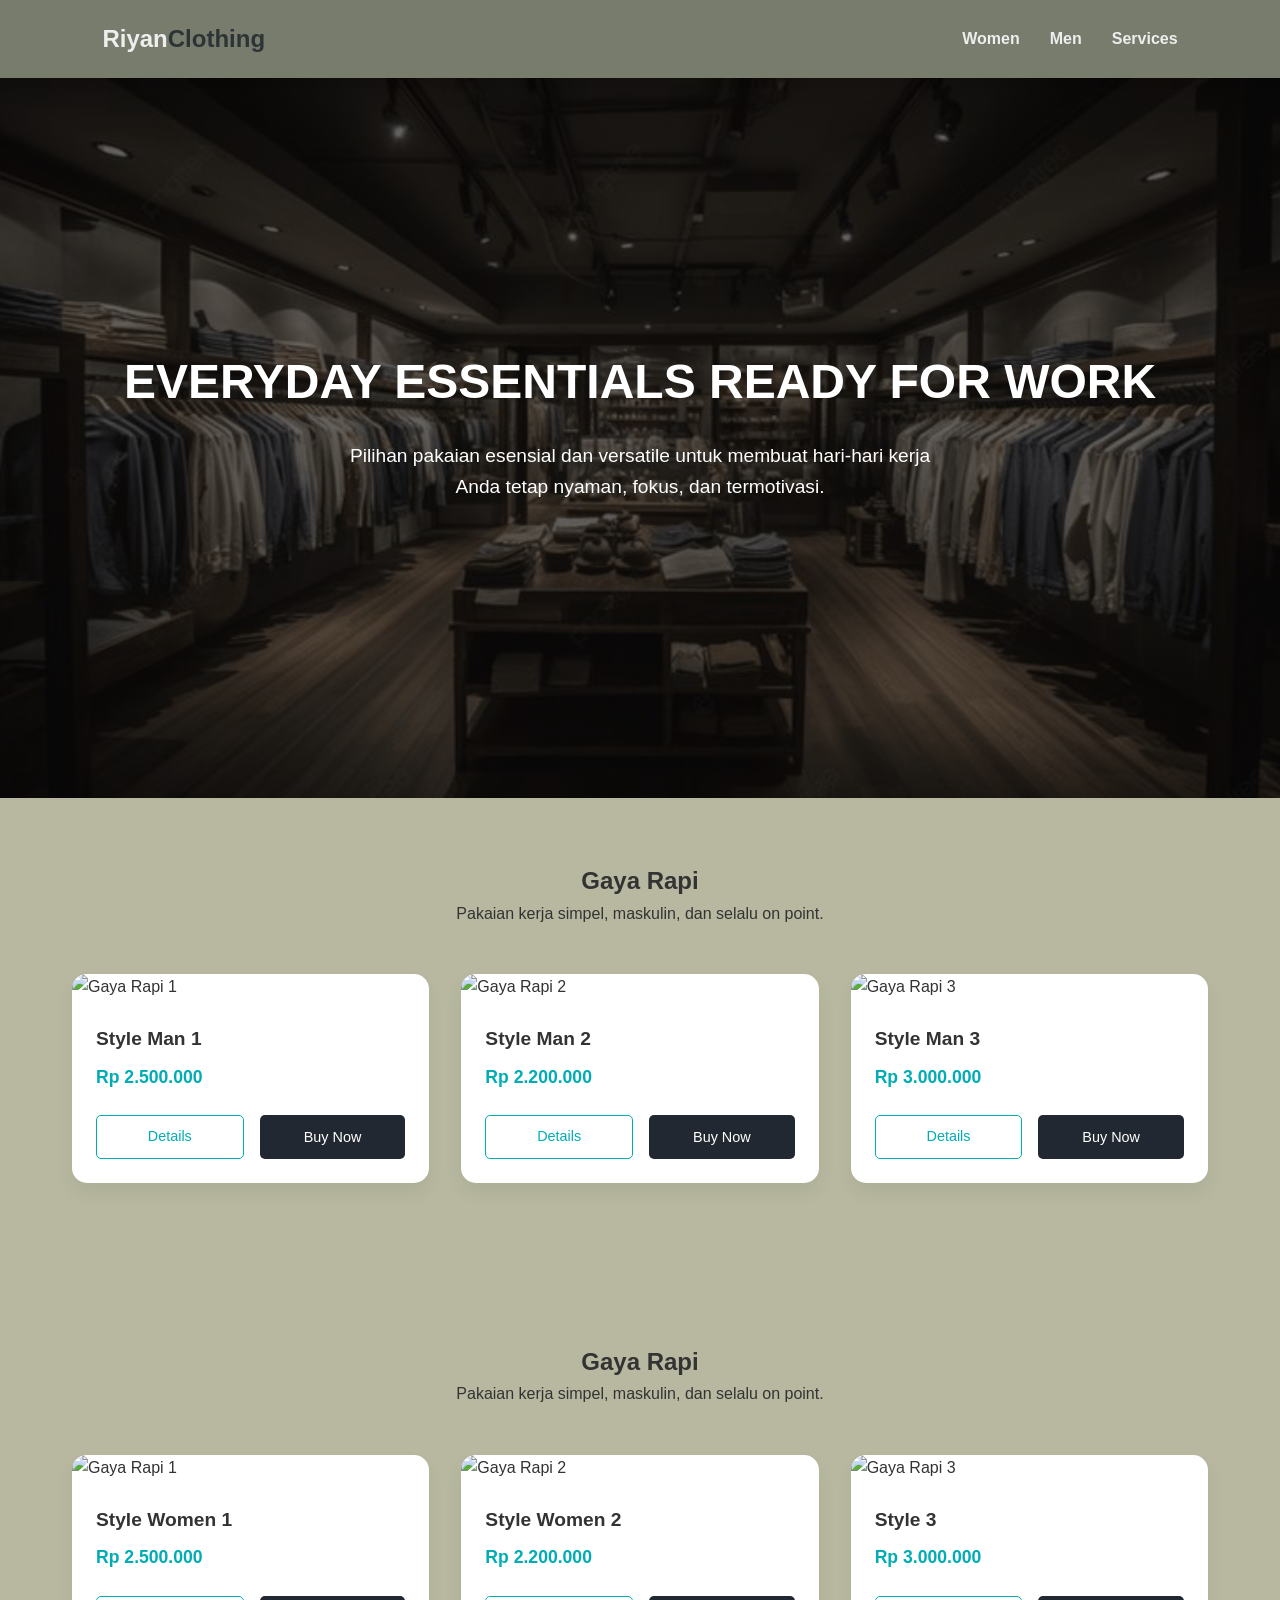
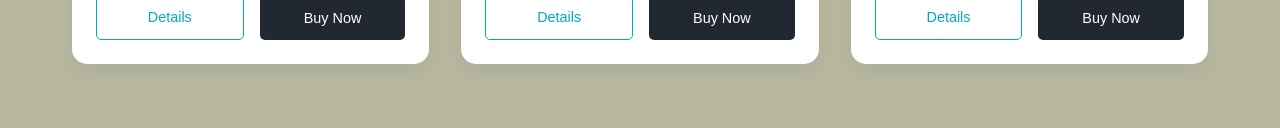
==== ASN-FrontEnd/index.html @ 74bd3498 "up" ====
<!DOCTYPE html>
<html lang="en">
<head>
    <meta charset="UTF-8">
    <meta name="viewport" content="width=device-width, initial-scale=1.0">
    <title>ASNFrontEnd</title>
    <link rel="stylesheet" href="style.css">
</head>
<body>
    <header class="navbar">
        <div class="logo">Riyan<span>Clothing</span></div>
            <nav>
            <ul>
                <li><a href="#home">Women</a></li>
                <li><a href="#programs">Men</a></li>
                <li><a href="#contact">Services</a></li>
            </ul>
        </nav>
    </header>

    <section id="home" class="hero">
        <div class="hero-content">
            <h1>EVERYDAY ESSENTIALS READY FOR WORK</h1>
            <p>Pilihan pakaian esensial dan versatile untuk membuat hari-hari kerja Anda tetap nyaman, fokus, dan termotivasi.</p>
        </div>
    </section>

    <main class="container">
        <div class="fashion-list-header-man">
            <h2>Gaya Rapi</h2>
            <p>Pakaian kerja simpel, maskulin, dan selalu on point.</p>
        </div>
        
        <div class="fashion-grid">
            <div class="fashion-card">
                <div class="fashion-image">
                    <img src="https://image.uniqlo.com/UQ/ST3/id/imagesgoods/448034/item/idgoods_08_448034_3x4.jpg?width=400.jpg" alt="Gaya Rapi 1">
                </div>
                <div class="fashion-info">
                    <h3>Style Man 1</h3>
                    <p class="price">Rp 2.500.000</p>
                    <div class="fashion-actions">
                        <a href="https://www.uniqlo.com/id/id/products/E448034-000/00?colorDisplayCode=08&sizeDisplayCode=004" target="_blank" class="btn-detail">Details</a>
                        <button class="btn-book">Buy Now</button>
                    </div>
                </div>
            </div>

            <div class="fashion-card">
                <div class="fashion-image">
                    <img src="https://image.uniqlo.com/UQ/ST3/id/imagesgoods/447780/item/idgoods_35_447780_3x4.jpg?width=400.jpg" alt="Gaya Rapi 2">
                </div>
                <div class="fashion-info">
                    <h3>Style Man 2</h3>
                    <p class="price">Rp 2.200.000</p>
                    <div class="fashion-actions">
                        <a href="https://www.uniqlo.com/id/id/products/E447780-000/00?colorDisplayCode=35&sizeDisplayCode=076&pldDisplayCode=076" target="_blank" class="btn-detail">Details</a>
                        <button class="btn-book">Buy Now</button>
                    </div>
                </div>
            </div>

            <div class="fashion-card">
                <div class="fashion-image">
                    <img src="https://image.uniqlo.com/UQ/ST3/id/imagesgoods/474528/item/idgoods_09_474528_3x4.jpg?width=400.jpg" alt="Gaya Rapi 3">
                </div>
                <div class="fashion-info">
                    <h3>Style Man 3</h3>
                    <p class="price">Rp 3.000.000</p>
                    <div class="fashion-actions">
                        <a href="https://www.uniqlo.com/id/id/products/E474528-000/00?colorDisplayCode=09&sizeDisplayCode=004" target="_blank" class="btn-detail">Details</a>
                        <button class="btn-book">Buy Now</button>
                    </div>
                </div>
            </div>
        </div>

        <div class="fashion-list-header-women">
            <h2>Gaya Rapi</h2>
            <p>Pakaian kerja simpel, maskulin, dan selalu on point.</p>
        </div>
        
        <div class="fashion-grid">
            <div class="fashion-card">
                <div class="fashion-image">
                    <img src="https://image.uniqlo.com/UQ/ST3/id/imagesgoods/484849/sub/idgoods_484849_sub3_3x4.jpg?width=400.jpg" alt="Gaya Rapi 1">
                </div>
                <div class="fashion-info">
                    <h3>Style Women 1</h3>
                    <p class="price">Rp 2.500.000</p>
                    <div class="fashion-actions">
                        <a href="https://www.uniqlo.com/id/id/products/E484849-000/00?colorDisplayCode=41&sizeDisplayCode=004" target="_blank" class="btn-detail">Details</a>
                        <button class="btn-book">Buy Now</button>
                    </div>
                </div>
            </div>

            <div class="fashion-card">
                <div class="fashion-image">
                    <img src="https://image.uniqlo.com/UQ/ST3/id/imagesgoods/447780/item/idgoods_35_447780_3x4.jpg?width=400.jpg" alt="Gaya Rapi 2">
                </div>
                <div class="fashion-info">
                    <h3>Style Women 2</h3>
                    <p class="price">Rp 2.200.000</p>
                    <div class="fashion-actions">
                        <a href="https://www.uniqlo.com/id/id/products/E447780-000/00?colorDisplayCode=35&sizeDisplayCode=076&pldDisplayCode=076" target="_blank" class="btn-detail">Details</a>
                        <button class="btn-book">Buy Now</button>
                    </div>
                </div>
            </div>

            <div class="fashion-card">
                <div class="fashion-image">
                    <img src="https://image.uniqlo.com/UQ/ST3/id/imagesgoods/474528/item/idgoods_09_474528_3x4.jpg?width=400.jpg" alt="Gaya Rapi 3">
                </div>
                <div class="fashion-info">
                    <h3>Style 3</h3>
                    <p class="price">Rp 3.000.000</p>
                    <div class="fashion-actions">
                        <a href="https://www.uniqlo.com/id/id/products/E474528-000/00?colorDisplayCode=09&sizeDisplayCode=004" target="_blank" class="btn-detail">Details</a>
                        <button class="btn-book">Buy Now</button>
                    </div>
                </div>
            </div>
        </div>

    </main>
</body>
</html>
---- ASN-FrontEnd/style.css ----
* {
    margin: 0;
    padding: 0;
    box-sizing: border-box;
    
}

body {
    font-family: 'Inter', sans-serif;
    line-height: 1.6;
    background: #B7B89F;
    color: #333;
    scroll-behavior: smooth;
}

.navbar {
    display: flex;
    justify-content: space-between;
    align-items: center;
    padding: 20px 8%;
    background: #777C6D;
    box-shadow: 0 2px 10px rgba(0,0,0,0.1);
    position: sticky;
    top: 0;
    z-index: 1000;
}

.logo {
    font-size: 24px;
    font-weight: 700;
    color: #EEEEEE;
}

.logo span {
    color: #2d3436;
}

nav ul {
    display: flex;
    list-style: none;
}

nav ul li {
    margin-left: 30px;
}

nav ul li a {
    text-decoration: none;
    color: #EEEEEE;
    font-weight: 600;
    transition: 0.3s;
}

nav ul li a:hover {
    color: #B7B89F;
}

.hero {
    height: 80vh;
    background: linear-gradient(rgba(0,0,0,0.6), rgba(0,0,0,0.6)), 
                url('assets/Fashion\ Store\ Interior\ Of\ A\ Men\ S\ Clothing\ Store\ Background\,\ Clothing\ Store\ Clothing\ Store\ Korea\,\ Hd\ Photography\ Photo\,\ Floor\ Background\ Image\ And\ Wallpaper\ for\ Free\ Download.jpg');
    background-size: cover;
    background-position: center;
    display: flex;
    align-items: center;
    justify-content: center;
    text-align: center;
    color: #fff;
    padding: 0 20px;
}

.hero-content h1 {
    font-size: 3rem;
    margin-bottom: 20px;
}

.hero-content p {
    font-size: 1.2rem;
    margin-bottom: 30px;
    max-width: 600px;
    margin-left: auto;
    margin-right: auto;
}

.container {
    max-width: 1200px;
    margin: 4rem auto;
    padding: 0 2rem;
}

.fashion-list-header-man {
    text-align: center;
    margin-bottom: 3rem;
}

.fashion-list-header-women {
    padding-top: 10rem;
    text-align: center;
    margin-bottom: 3rem;
}

.fashion-grid {
    display: grid;
    grid-template-columns: repeat(auto-fit, minmax(280px, 1fr));
    gap: 2rem;
}

.fashion-card {
    background: white;
    border-radius: 15px;
    overflow: hidden;
    box-shadow: 0 10px 20px rgba(0,0,0,0.05);
    transition: 0.3s;
}

.fashion-card:hover {
    transform: translateY(-10px);
    box-shadow: 0 15px 30px rgba(0,0,0,0.1);
}

.fashion-image img {
    width: 100%;
    height: 600px;
    object-fit: cover;
}

.fashion-info {
    padding: 1.5rem;
}

.fashion-info h3 {
    font-size: 1.2rem;
    margin-bottom: 0.5rem;
}

.price {
    color: #00ADB5;
    font-weight: 600;
    font-size: 1.1rem;
    margin-bottom: 1.5rem;
}

.price span {
    color: #888;
    font-weight: 400;
    font-size: 0.9rem;
}

.fashion-actions {
    display: flex;
    justify-content: space-between;
    gap: 1rem;
}

.btn-detail, .btn-book {
    flex: 1;
    text-align: center;
    padding: 0.6rem;
    text-decoration: none;
    border-radius: 5px;
    font-size: 0.9rem;
    font-weight: 500;
    transition: 0.3s;
}

.btn-detail {
    border: 1px solid #00ADB5;
    color: #00ADB5;
}

.btn-book {
    background: #222831;
    color: white;
    border: none;
    cursor: pointer;
}

.btn-detail:hover {
    background: #00ADB5;
    color: white;
}

.btn-book:hover {
    background: #393E46;
}
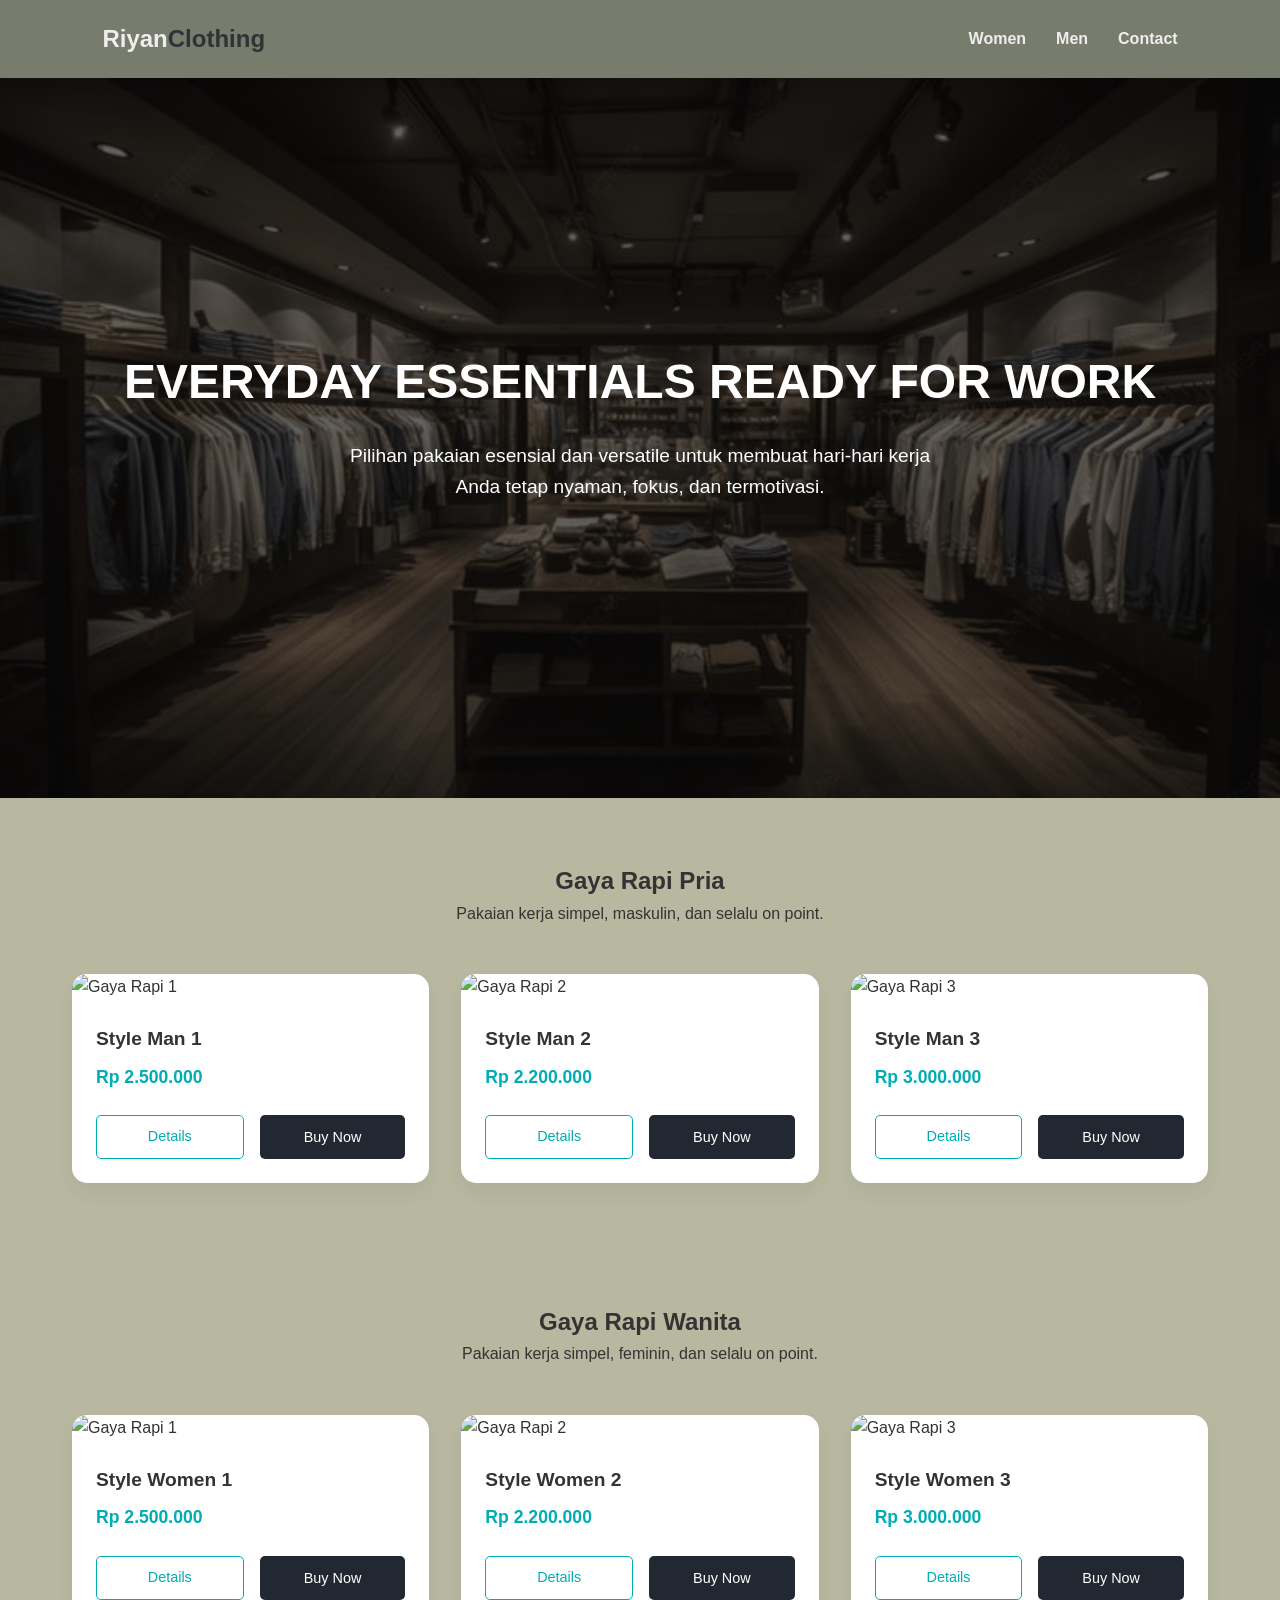
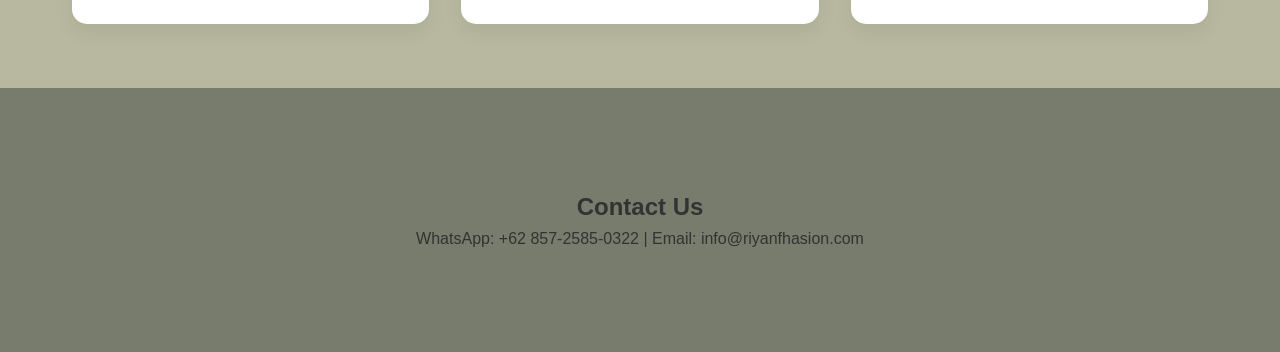
==== commit c622f8c6: "up" ====
--- a/ASN-FrontEnd/index.html
+++ b/ASN-FrontEnd/index.html
@@ -11,9 +11,9 @@
         <div class="logo">Riyan<span>Clothing</span></div>
             <nav>
             <ul>
-                <li><a href="#home">Women</a></li>
-                <li><a href="#programs">Men</a></li>
-                <li><a href="#contact">Services</a></li>
+                <li><a href="#fashion-list-women">Women</a></li>
+                <li><a href="#fashion-list-man">Men</a></li>
+                <li><a href="#services">Contact</a></li>
             </ul>
         </nav>
     </header>
@@ -27,7 +27,7 @@
 
     <main class="container">
         <div class="fashion-list-header-man">
-            <h2>Gaya Rapi</h2>
+            <h2>Gaya Rapi Pria</h2>
             <p>Pakaian kerja simpel, maskulin, dan selalu on point.</p>
         </div>
         
@@ -76,8 +76,8 @@
         </div>
 
         <div class="fashion-list-header-women">
-            <h2>Gaya Rapi</h2>
-            <p>Pakaian kerja simpel, maskulin, dan selalu on point.</p>
+            <h2>Gaya Rapi Wanita</h2>
+            <p>Pakaian kerja simpel, feminin, dan selalu on point.</p>
         </div>
         
         <div class="fashion-grid">
@@ -97,13 +97,13 @@
 
             <div class="fashion-card">
                 <div class="fashion-image">
-                    <img src="https://image.uniqlo.com/UQ/ST3/id/imagesgoods/447780/item/idgoods_35_447780_3x4.jpg?width=400.jpg" alt="Gaya Rapi 2">
+                    <img src="https://image.uniqlo.com/UQ/ST3/id/imagesgoods/483877/item/idgoods_69_483877_3x4.jpg?width=400.jpg" alt="Gaya Rapi 2">
                 </div>
                 <div class="fashion-info">
                     <h3>Style Women 2</h3>
                     <p class="price">Rp 2.200.000</p>
                     <div class="fashion-actions">
-                        <a href="https://www.uniqlo.com/id/id/products/E447780-000/00?colorDisplayCode=35&sizeDisplayCode=076&pldDisplayCode=076" target="_blank" class="btn-detail">Details</a>
+                        <a href="https://www.uniqlo.com/id/id/products/E483877-000/00?colorDisplayCode=69&sizeDisplayCode=004" target="_blank" class="btn-detail">Details</a>
                         <button class="btn-book">Buy Now</button>
                     </div>
                 </div>
@@ -111,13 +111,13 @@
 
             <div class="fashion-card">
                 <div class="fashion-image">
-                    <img src="https://image.uniqlo.com/UQ/ST3/id/imagesgoods/474528/item/idgoods_09_474528_3x4.jpg?width=400.jpg" alt="Gaya Rapi 3">
+                    <img src="https://image.uniqlo.com/UQ/ST3/id/imagesgoods/484850002/sub/idgoods_484850002_sub3_3x4.jpg?width=400.jpg" alt="Gaya Rapi 3">
                 </div>
                 <div class="fashion-info">
-                    <h3>Style 3</h3>
+                    <h3>Style Women 3</h3>
                     <p class="price">Rp 3.000.000</p>
                     <div class="fashion-actions">
-                        <a href="https://www.uniqlo.com/id/id/products/E474528-000/00?colorDisplayCode=09&sizeDisplayCode=004" target="_blank" class="btn-detail">Details</a>
+                        <a href="https://www.uniqlo.com/id/id/products/E484850-002/00?colorDisplayCode=65&sizeDisplayCode=004" target="_blank" class="btn-detail">Details</a>
                         <button class="btn-book">Buy Now</button>
                     </div>
                 </div>
@@ -125,5 +125,11 @@
         </div>
 
     </main>
+    
+    <section class="services">
+        <h2>Contact Us</h2>
+        <p>WhatsApp: +62 857-2585-0322 | Email: info@riyanfhasion.com</p>
+    </section>
+
 </body>
 </html>
--- a/ASN-FrontEnd/style.css
+++ b/ASN-FrontEnd/style.css
@@ -11,6 +11,10 @@
     background: #B7B89F;
     color: #333;
     scroll-behavior: smooth;
+}
+
+.h2 {
+    font-size: 58px;
 }
 
 .navbar {
@@ -94,7 +98,7 @@
 }
 
 .fashion-list-header-women {
-    padding-top: 10rem;
+    padding-top: 7.5rem;
     text-align: center;
     margin-bottom: 3rem;
 }
@@ -182,4 +186,12 @@
 
 .btn-book:hover {
     background: #393E46;
+}
+
+.services {
+    background: #777C6D;
+    justify-content: center;
+    padding: 100px 10%; 
+    text-align: center; 
+    
 }
